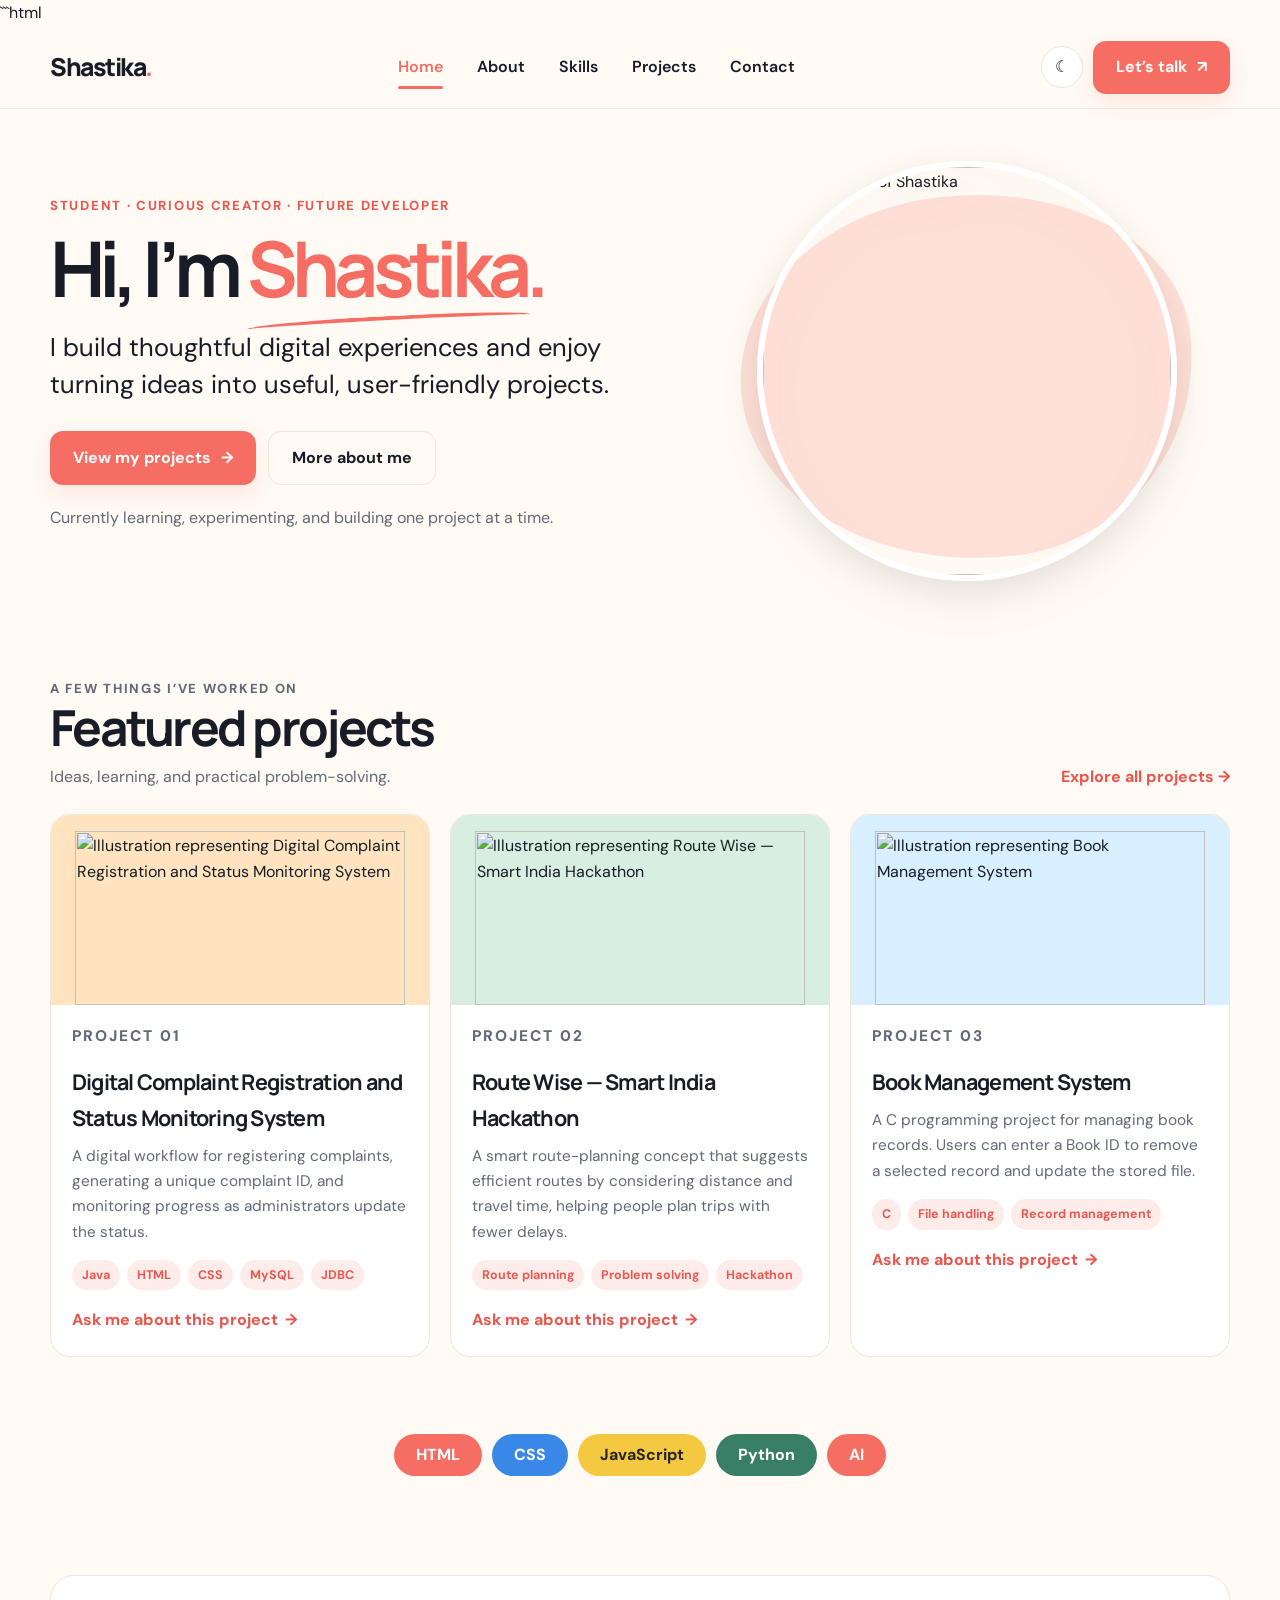
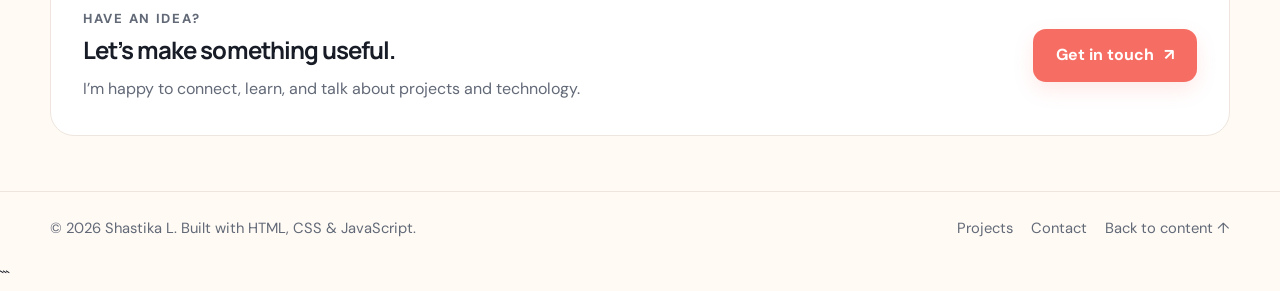
==== index.html @ 2a641978 "Upload student portfolio files Add portfolio pages and project documentation." ====
```html
<!doctype html>
<html lang="en">
<head>
  <meta charset="utf-8">
  <meta name="viewport" content="width=device-width, initial-scale=1">
  <meta name="description" content="Portfolio of Shastika L, an aspiring web developer studying Information Technology.">
  <meta name="theme-color" content="#fffaf4">
  <title>Home | Shastika L</title>
  <link rel="stylesheet" href="./style.css">

  <!-- Profile photo styling -->
  <style>
    .hero-visual {
      position: relative;
    }

    .profile-photo {
      display: block;
      width: 100%;
      max-width: 420px;
      aspect-ratio: 1 / 1;
      object-fit: cover;
      object-position: center;
      border-radius: 50%;
      margin: 0 auto;
      border: 6px solid #ffffff;
      box-shadow: 0 12px 35px rgba(0, 0, 0, 0.10);
    }

    .hero-note {
      position: absolute;
      bottom: 12px;
      left: 50%;
      transform: translateX(-50%);
      white-space: nowrap;
    }

    @media (max-width: 600px) {
      .profile-photo {
        max-width: 300px;
      }
    }
  </style>
</head>

<body>
  <a class="skip-link" href="#main">Skip to content</a>

  <header class="site-header">
    <div class="container nav-wrap">
      <a class="brand" href="index.html" aria-label="Shastika L home">
        Shastika<span>.</span>
      </a>

      <nav class="nav-links" data-nav aria-label="Main navigation">
        <a href="index.html" aria-current="page">Home</a>
        <a href="about.html">About</a>
        <a href="skills.html">Skills</a>
        <a href="projects.html">Projects</a>
        <a href="contact.html">Contact</a>
      </nav>

      <div class="nav-actions">
        <button class="icon-button" type="button"
          data-theme-toggle aria-label="Switch to dark theme"
          title="Switch theme">☾</button>

        <a class="btn" href="contact.html">
          Let’s talk <span aria-hidden="true">↗</span>
        </a>

        <button class="menu-toggle" type="button"
          data-menu-toggle aria-expanded="false"
          aria-label="Open navigation menu">☰</button>
      </div>
    </div>
  </header>

  <main id="main">

    <!-- Hero section with your own profile photo -->
    <section class="container hero">
      <div class="hero-content">
        <p class="eyebrow">
          Student · Curious creator · Future developer
        </p>

        <h1>Hi, I’m <span class="accent">Shastika.</span></h1>

        <p class="hero-copy">
          I build thoughtful digital experiences and enjoy turning
          ideas into useful, user-friendly projects.
        </p>

        <div class="hero-buttons">
          <a class="btn" href="projects.html">
            View my projects <span aria-hidden="true">→</span>
          </a>

          <a class="btn btn-outline" href="about.html">
            More about me
          </a>
        </div>

        <p class="muted" style="margin-top:20px">
          Currently learning, experimenting, and building one project at a time.
        </p>
      </div>

      <div class="hero-visual">
        <img
          class="profile-photo"
          src="C:\Users\KGCAS\Downloads\Shastika-Portfolio-Website\shastika-portfolio\my-photo.jpg.jpeg"
          alt="Profile photo of Shastika"
          fetchpriority="high"
        >

       
    </section>

    <!-- Featured projects -->
    <section class="container section">
      <div class="section-heading">
        <div>
          <p class="eyebrow">A few things I’ve worked on</p>
          <h2>Featured projects</h2>
          <p>Ideas, learning, and practical problem-solving.</p>
        </div>

        <a class="text-link" href="projects.html">
          Explore all projects →
        </a>
      </div>

      <div class="project-grid">

        <article class="project-card"
          data-project-card data-category="java web">
          <div class="project-art peach">
            <img src="images/complaint-system.svg"
              alt="Illustration representing Digital Complaint Registration and Status Monitoring System"
              loading="lazy">
          </div>

          <div class="project-body">
            <p class="eyebrow">PROJECT 01</p>
            <h3>Digital Complaint Registration and Status Monitoring System</h3>
            <p>
              A digital workflow for registering complaints, generating
              a unique complaint ID, and monitoring progress as
              administrators update the status.
            </p>

            <div class="tags">
              <span class="tag">Java</span>
              <span class="tag">HTML</span>
              <span class="tag">CSS</span>
              <span class="tag">MySQL</span>
              <span class="tag">JDBC</span>
            </div>

            <a class="text-link" href="contact.html">
              Ask me about this project <span aria-hidden="true">→</span>
            </a>
          </div>
        </article>

        <article class="project-card"
          data-project-card data-category="web design">
          <div class="project-art mint">
            <img src="images/route-wise.svg"
              alt="Illustration representing Route Wise — Smart India Hackathon"
              loading="lazy">
          </div>

          <div class="project-body">
            <p class="eyebrow">PROJECT 02</p>
            <h3>Route Wise — Smart India Hackathon</h3>
            <p>
              A smart route-planning concept that suggests efficient
              routes by considering distance and travel time, helping
              people plan trips with fewer delays.
            </p>

            <div class="tags">
              <span class="tag">Route planning</span>
              <span class="tag">Problem solving</span>
              <span class="tag">Hackathon</span>
            </div>

            <a class="text-link" href="contact.html">
              Ask me about this project <span aria-hidden="true">→</span>
            </a>
          </div>
        </article>

        <article class="project-card"
          data-project-card data-category="programming">
          <div class="project-art blue">
            <img src="images/book-system.svg"
              alt="Illustration representing Book Management System"
              loading="lazy">
          </div>

          <div class="project-body">
            <p class="eyebrow">PROJECT 03</p>
            <h3>Book Management System</h3>
            <p>
              A C programming project for managing book records.
              Users can enter a Book ID to remove a selected record
              and update the stored file.
            </p>

            <div class="tags">
              <span class="tag">C</span>
              <span class="tag">File handling</span>
              <span class="tag">Record management</span>
            </div>

            <a class="text-link" href="contact.html">
              Ask me about this project <span aria-hidden="true">→</span>
            </a>
          </div>
        </article>

      </div>
    </section>

    <!-- Skills strip -->
    <section class="container">
      <div class="skills-strip">
        <span class="skill-pill">HTML</span>
        <span class="skill-pill">CSS</span>
        <span class="skill-pill">JavaScript</span>
        <span class="skill-pill">Python</span>
        <span class="skill-pill">AI</span>
      </div>
    </section>

    <!-- Contact callout -->
    <section class="container section">
      <div class="callout">
        <div>
          <p class="eyebrow">Have an idea?</p>
          <h2>Let’s make something useful.</h2>
          <p>
            I’m happy to connect, learn, and talk about projects and technology.
          </p>
        </div>

        <a class="btn" href="contact.html">
          Get in touch <span aria-hidden="true">↗</span>
        </a>
      </div>
    </section>

  </main>

  <!-- Footer -->
  <footer class="site-footer">
    <div class="container footer-inner">
      <span>
        © <span data-year>2026</span> Shastika L.
        Built with HTML, CSS &amp; JavaScript.
      </span>

      <div class="footer-links">
        <a href="projects.html">Projects</a>
        <a href="contact.html">Contact</a>
        <a href="#main">Back to content ↑</a>
      </div>
    </div>
  </footer>

  <button class="back-top" data-back-top
    type="button" aria-label="Back to top" title="Back to top">↑</button>

  <script src="js/script.js" defer></script>
</body>
</html>
```
---- style.css ----
@import url('https://fonts.googleapis.com/css2?family=DM+Sans:wght@400;500;600;700&family=Manrope:wght@400;500;600;700;800&display=swap');
:root{--bg:#fffaf4;--surface:#fff;--text:#171c26;--muted:#626977;--accent:#f66e63;--accent-dark:#e95850;--line:#eee6de;--peach:#ffe4bf;--mint:#d7eee0;--blue:#d8efff;--shadow:0 16px 45px rgba(45,35,28,.08)}
[data-theme="dark"]{--bg:#151922;--surface:#202633;--text:#f5f4f1;--muted:#b6bdc9;--accent:#ff8378;--accent-dark:#ff9a91;--line:#343c4a;--peach:#4b3d31;--mint:#273f38;--blue:#293c4d;--shadow:0 16px 45px rgba(0,0,0,.2)}
*{box-sizing:border-box}html{scroll-behavior:smooth;scroll-padding-top:95px}body{margin:0;background:var(--bg);color:var(--text);font-family:'DM Sans',sans-serif;line-height:1.65;transition:background .25s,color .25s}img{max-width:100%;display:block}a{color:inherit;text-decoration:none}button,input,textarea{font:inherit}button,a{ -webkit-tap-highlight-color:transparent}a:focus-visible,button:focus-visible,input:focus-visible,textarea:focus-visible{outline:3px solid #338de8;outline-offset:3px}.container{width:min(1180px,calc(100% - 48px));margin-inline:auto}.site-header{position:sticky;top:0;z-index:20;background:color-mix(in srgb,var(--bg) 91%,transparent);backdrop-filter:blur(14px);border-bottom:1px solid color-mix(in srgb,var(--line) 75%,transparent)}.nav-wrap{height:82px;display:flex;align-items:center;justify-content:space-between;gap:24px}.brand{font-family:Manrope,sans-serif;font-size:1.55rem;font-weight:800;letter-spacing:-.06em;white-space:nowrap}.brand span{color:var(--accent)}.nav-links{display:flex;align-items:center;gap:34px}.nav-links a{font-weight:600;position:relative;padding:8px 0}.nav-links a:hover,.nav-links a[aria-current="page"]{color:var(--accent)}.nav-links a[aria-current="page"]:after{content:"";height:3px;position:absolute;bottom:0;left:0;right:0;background:var(--accent);border-radius:5px}.nav-actions{display:flex;align-items:center;gap:10px}.icon-button,.menu-toggle{border:1px solid var(--line);background:var(--surface);color:var(--text);width:42px;height:42px;border-radius:50%;display:grid;place-items:center;cursor:pointer}.menu-toggle{display:none}.btn{display:inline-flex;align-items:center;justify-content:center;gap:10px;background:var(--accent);color:white;padding:13px 23px;border-radius:13px;font-weight:700;border:0;cursor:pointer;transition:transform .18s,background .18s;box-shadow:0 8px 20px #f66e6325}.btn:hover{background:var(--accent-dark);transform:translateY(-2px)}.btn-outline{background:transparent;color:var(--text);border:1px solid var(--line);box-shadow:none}.btn-outline:hover{color:white}.hero{display:grid;grid-template-columns:1.08fr .92fr;align-items:center;gap:36px;padding:52px 0 34px;min-height:450px}.eyebrow{color:var(--accent-dark);font-size:.82rem;font-weight:800;text-transform:uppercase;letter-spacing:.13em;margin:0 0 12px}.hero h1{font-family:Manrope,sans-serif;font-size:clamp(3rem,6vw,5.6rem);line-height:1.02;letter-spacing:-.075em;margin:0 0 22px;max-width:680px}.hero h1 .accent{position:relative;color:var(--accent)}.hero h1 .accent:after{content:"";position:absolute;left:0;right:4%;height:8px;bottom:-8px;border-top:4px solid var(--accent);border-radius:50%;transform:rotate(-3deg)}.hero-copy{font-size:clamp(1.1rem,2vw,1.6rem);line-height:1.45;max-width:610px;margin:0 0 27px}.muted{color:var(--muted)}.hero-buttons{display:flex;flex-wrap:wrap;gap:12px}.hero-visual{position:relative;min-width:0}.hero-visual:before{content:"";position:absolute;inset:8% 7% 5% 7%;background:#ffe0d7;border-radius:48% 52% 44% 56%/48% 45% 55% 52%;transform:rotate(-7deg)}.hero-visual img{position:relative;width:100%;max-height:430px;object-fit:contain;filter:drop-shadow(0 20px 20px #48392b12)}.hero-note{position:absolute;right:0;top:12%;background:var(--surface);padding:12px 16px;border-radius:14px;box-shadow:var(--shadow);font-weight:700;transform:rotate(4deg)}.section{padding:55px 0}.section-heading{display:flex;justify-content:space-between;align-items:end;gap:20px;margin-bottom:24px}.section-heading h2,.page-heading h1{font-family:Manrope,sans-serif;letter-spacing:-.055em;line-height:1.12;margin:0;font-size:clamp(2rem,4vw,3.1rem)}.section-heading p{margin:8px 0 0;color:var(--muted)}.project-grid{display:grid;grid-template-columns:repeat(3,minmax(0,1fr));gap:20px}.project-card{overflow:hidden;border-radius:20px;background:var(--surface);border:1px solid var(--line);transition:transform .2s,box-shadow .2s}.project-card:hover{transform:translateY(-5px);box-shadow:var(--shadow)}.project-art{padding:16px 16px 0;min-height:190px;display:grid;place-items:center}.project-art.peach{background:var(--peach)}.project-art.mint{background:var(--mint)}.project-art.blue{background:var(--blue)}.project-art img{width:100%;max-width:330px;max-height:190px;object-fit:contain}.project-body{padding:19px 21px 22px}.project-body h3{font-family:Manrope,sans-serif;font-size:1.35rem;letter-spacing:-.035em;margin:0 0 8px}.project-body p{color:var(--muted);margin:0 0 15px;font-size:.96rem}.tags{display:flex;gap:7px;flex-wrap:wrap;margin:13px 0 17px}.tag{font-size:.78rem;font-weight:700;padding:5px 10px;border-radius:999px;background:color-mix(in srgb,var(--accent) 13%,var(--surface));color:var(--accent-dark)}.text-link{font-weight:800;color:var(--accent-dark);display:inline-flex;align-items:center;gap:7px}.text-link:hover{gap:11px}.skills-strip{display:flex;justify-content:center;gap:10px;flex-wrap:wrap;padding:22px 0 44px}.skill-pill{padding:8px 22px;border-radius:999px;background:var(--accent);color:#fff;font-weight:700}.skill-pill:nth-child(2){background:#3988e8}.skill-pill:nth-child(3){background:#f4c941;color:#252525}.skill-pill:nth-child(4){background:#397e67}.callout{background:var(--surface);border:1px solid var(--line);border-radius:24px;padding:32px;display:flex;justify-content:space-between;align-items:center;gap:25px}.callout h2{font-family:Manrope,sans-serif;margin:0 0 7px;letter-spacing:-.04em}.callout p{margin:0;color:var(--muted)}.site-footer{border-top:1px solid var(--line);padding:24px 0;color:var(--muted);font-size:.92rem}.footer-inner{display:flex;justify-content:space-between;align-items:center;gap:18px;flex-wrap:wrap}.footer-links{display:flex;gap:18px}.footer-links a:hover{color:var(--accent)}.page-heading{padding:70px 0 34px;max-width:800px}.page-heading p{font-size:1.12rem;color:var(--muted);max-width:700px}.content-grid{display:grid;grid-template-columns:1fr 1fr;gap:24px;align-items:stretch}.panel{background:var(--surface);border:1px solid var(--line);border-radius:22px;padding:27px}.panel h2,.panel h3{font-family:Manrope,sans-serif;letter-spacing:-.04em;margin-top:0}.detail-list{display:grid;gap:15px}.detail-row{display:flex;gap:14px;align-items:flex-start}.detail-icon{flex:0 0 42px;height:42px;border-radius:13px;background:color-mix(in srgb,var(--accent) 14%,var(--surface));display:grid;place-items:center;color:var(--accent-dark);font-weight:800}.detail-row h3{font-size:1rem;margin:0}.detail-row p{margin:3px 0 0;color:var(--muted)}.skill-grid{display:grid;grid-template-columns:repeat(3,minmax(0,1fr));gap:17px}.skill-card{padding:22px;border:1px solid var(--line);border-radius:18px;background:var(--surface)}.skill-card .skill-symbol{width:47px;height:47px;border-radius:14px;background:var(--peach);display:grid;place-items:center;font-weight:800;font-size:1.1rem;margin-bottom:14px}.skill-card h3{margin:0 0 6px;font-family:Manrope,sans-serif}.skill-card p{margin:0;color:var(--muted);font-size:.93rem}.filter-row{display:flex;gap:9px;flex-wrap:wrap;margin:22px 0 25px}.filter-btn{padding:9px 16px;border-radius:999px;background:var(--surface);color:var(--text);border:1px solid var(--line);font-weight:700;cursor:pointer}.filter-btn[aria-pressed="true"],.filter-btn:hover{background:var(--accent);color:white;border-color:var(--accent)}.project-card[hidden]{display:none}.contact-layout{display:grid;grid-template-columns:.85fr 1.15fr;gap:24px;align-items:start}.contact-method{display:flex;gap:13px;align-items:center;padding:15px 0;border-bottom:1px solid var(--line)}.contact-method:last-child{border-bottom:0}.contact-method small{display:block;color:var(--muted)}.contact-method a{font-weight:700;overflow-wrap:anywhere}.form-grid{display:grid;grid-template-columns:1fr 1fr;gap:16px}.field{display:grid;gap:6px}.field.full{grid-column:1/-1}.field label{font-weight:700;font-size:.92rem}.field input,.field textarea{width:100%;padding:12px 14px;border:1px solid var(--line);border-radius:12px;background:var(--bg);color:var(--text)}.field textarea{resize:vertical;min-height:135px}.form-message{margin:14px 0 0;color:var(--muted);font-size:.92rem}.form-message.success{color:#21815a}.form-message.error{color:#d6443b}.notice{border-left:4px solid var(--accent);padding:13px 16px;background:color-mix(in srgb,var(--accent) 9%,var(--surface));border-radius:0 12px 12px 0;color:var(--muted)}.back-top{position:fixed;bottom:22px;right:22px;width:46px;height:46px;border:0;border-radius:50%;background:var(--accent);color:#fff;box-shadow:var(--shadow);font-size:1.2rem;cursor:pointer;opacity:0;pointer-events:none;transform:translateY(8px);transition:.2s;z-index:15}.back-top.visible{opacity:1;pointer-events:auto;transform:translateY(0)}.empty-note{color:var(--muted)}
@media(max-width:900px){.nav-links{gap:19px}.hero{grid-template-columns:1fr .8fr;gap:12px}.hero h1{font-size:clamp(2.8rem,6vw,4.5rem)}.project-grid{gap:14px}.project-body{padding:17px}.project-art{min-height:160px}.skill-grid{grid-template-columns:repeat(2,minmax(0,1fr))}}
@media(max-width:700px){.container{width:min(100% - 32px,560px)}.nav-wrap{height:72px}.brand{font-size:1.3rem}.menu-toggle{display:grid}.nav-actions .btn{display:none}.nav-links{display:none;position:absolute;top:71px;left:16px;right:16px;padding:15px;background:var(--surface);border:1px solid var(--line);border-radius:17px;box-shadow:var(--shadow);flex-direction:column;align-items:stretch;gap:2px}.nav-links.open{display:flex}.nav-links a{padding:10px 12px}.nav-links a[aria-current="page"]:after{left:12px;right:auto;width:26px;bottom:4px}.hero{grid-template-columns:1fr;padding-top:36px;gap:16px}.hero h1{font-size:clamp(3rem,12vw,4.3rem)}.hero-visual{width:min(100%,400px);margin:0 auto;grid-row:1}.hero-visual img{max-height:300px}.hero-note{top:7%;right:2%;font-size:.82rem}.hero-copy{font-size:1.16rem}.section{padding:38px 0}.section-heading{align-items:start;flex-direction:column}.project-grid{grid-template-columns:1fr}.project-art{min-height:220px}.project-art img{max-height:220px}.skills-strip{padding:20px 0 35px}.callout{padding:24px;align-items:flex-start;flex-direction:column}.page-heading{padding:48px 0 22px}.content-grid,.contact-layout{grid-template-columns:1fr}.skill-grid{grid-template-columns:1fr 1fr}.form-grid{grid-template-columns:1fr}.field.full{grid-column:auto}.footer-inner{align-items:flex-start;flex-direction:column}}
@media(max-width:420px){.skill-grid{grid-template-columns:1fr}.hero-buttons .btn{width:100%}.project-art{min-height:180px}.panel{padding:21px}}
@media(prefers-reduced-motion:reduce){*,*::before,*::after{scroll-behavior:auto!important;transition:none!important}}
.skip-link{position:absolute;left:12px;top:-60px;z-index:50;padding:10px 14px;background:var(--text);color:var(--bg);border-radius:8px}.skip-link:focus{top:12px}
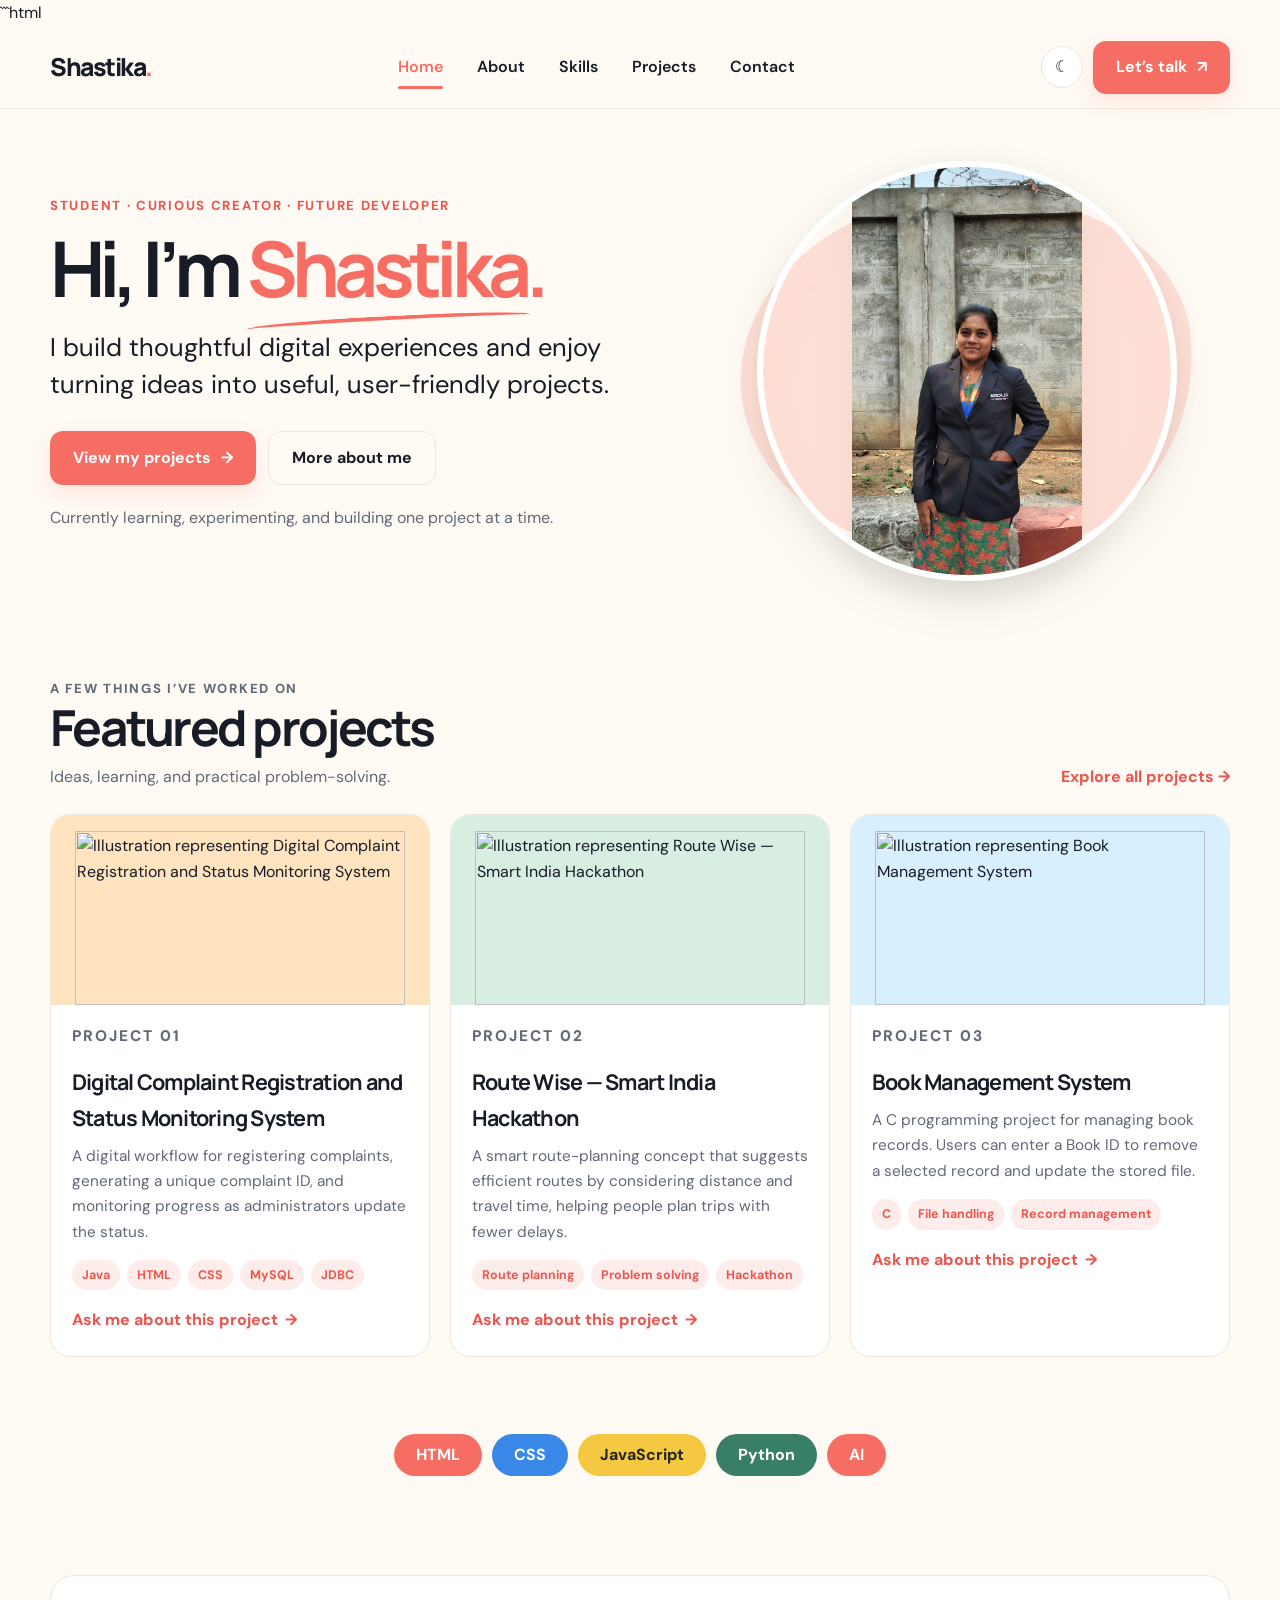
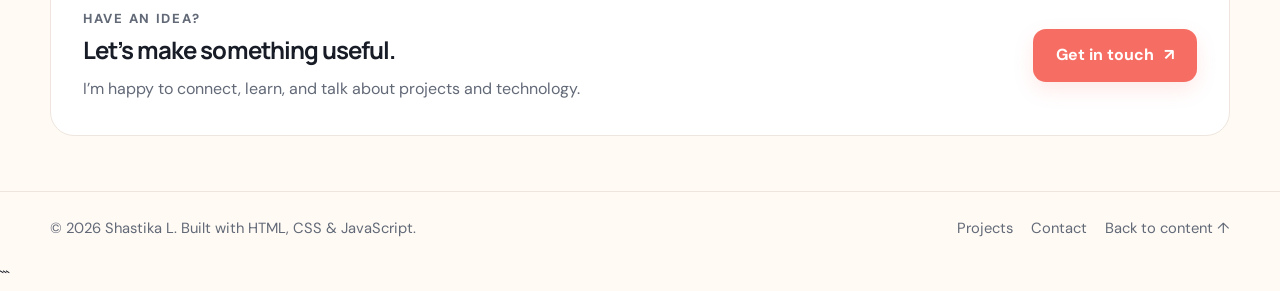
==== commit 347cc768: "Update index.html" ====
--- a/index.html
+++ b/index.html
@@ -111,7 +111,7 @@
       <div class="hero-visual">
         <img
           class="profile-photo"
-          src="C:\Users\KGCAS\Downloads\Shastika-Portfolio-Website\shastika-portfolio\my-photo.jpg.jpeg"
+          src="my-photo.jpg.jpeg"
           alt="Profile photo of Shastika"
           fetchpriority="high"
         >
@@ -279,4 +279,4 @@
   <script src="js/script.js" defer></script>
 </body>
 </html>
-```+```
